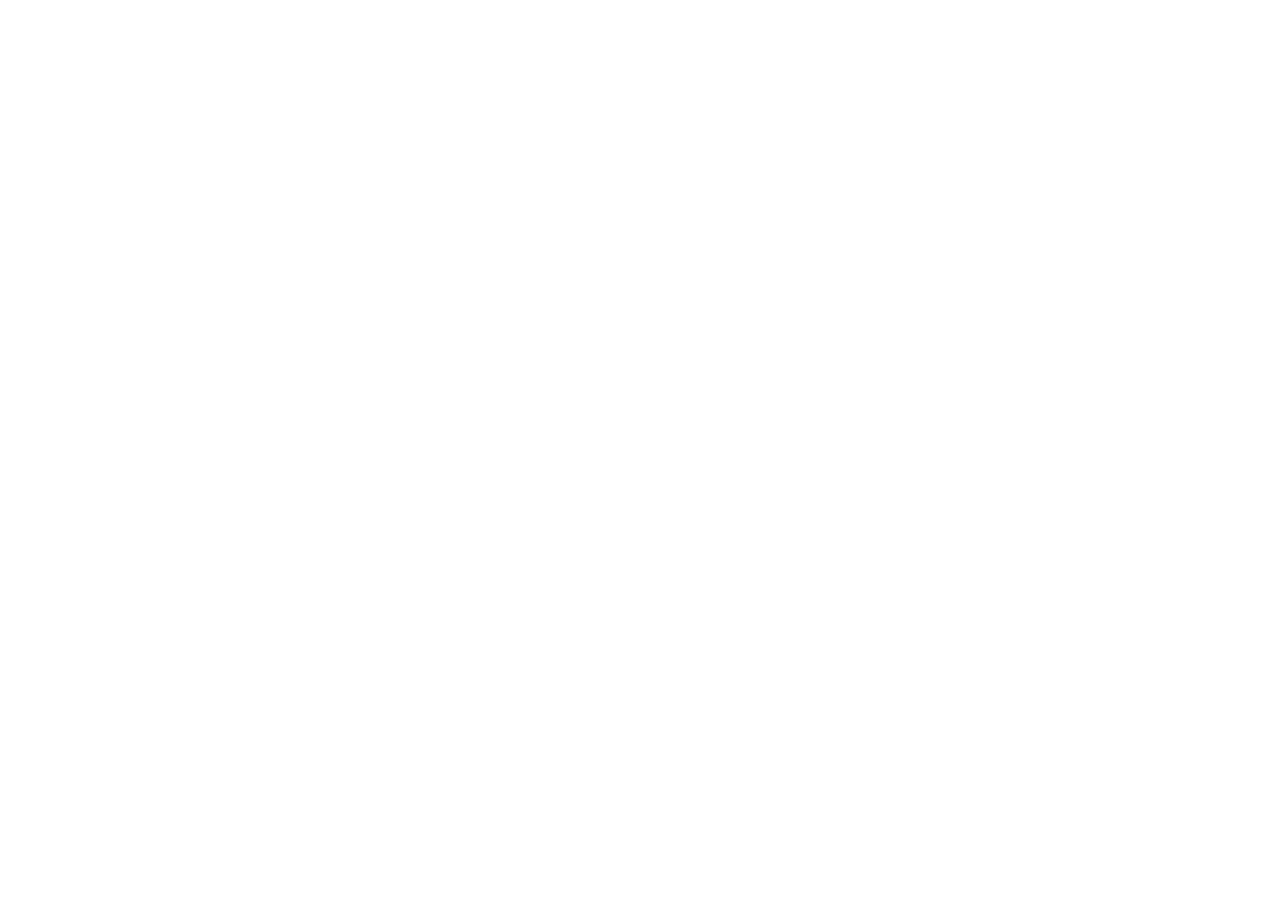
==== templates/payment-form-js/index.html @ 175d4b34 "create index.html Payment Form Project" ====
<!-- <!DOCTYPE html>
<html>

<head>
    <meta charset="utf-8">
    <title>Vikash Kamat: Payment Form</title>
    <link rel="stylesheet" type="text/css" href="footer.css">
    <link href="https://fonts.googleapis.com/css?family=Poppins:400,500,600,700,800,900" rel="stylesheet">
    <link rel="stylesheet" href="https://use.fontawesome.com/releases/v5.8.1/css/all.css">
    <link rel="stylesheet" href="https://cdnjs.cloudflare.com/ajax/libs/font-awesome/4.7.0/css/font-awesome.min.css">
    <link href="https://cdn.jsdelivr.net/npm/bootstrap@5.3.3/dist/css/bootstrap.min.css" rel="stylesheet"
        integrity="sha384-QWTKZyjpPEjISv5WaRU9OFeRpok6YctnYmDr5pNlyT2bRjXh0JMhjY6hW+ALEwIH" crossorigin="anonymous">
</head>

<body>  

</body>

</html> -->
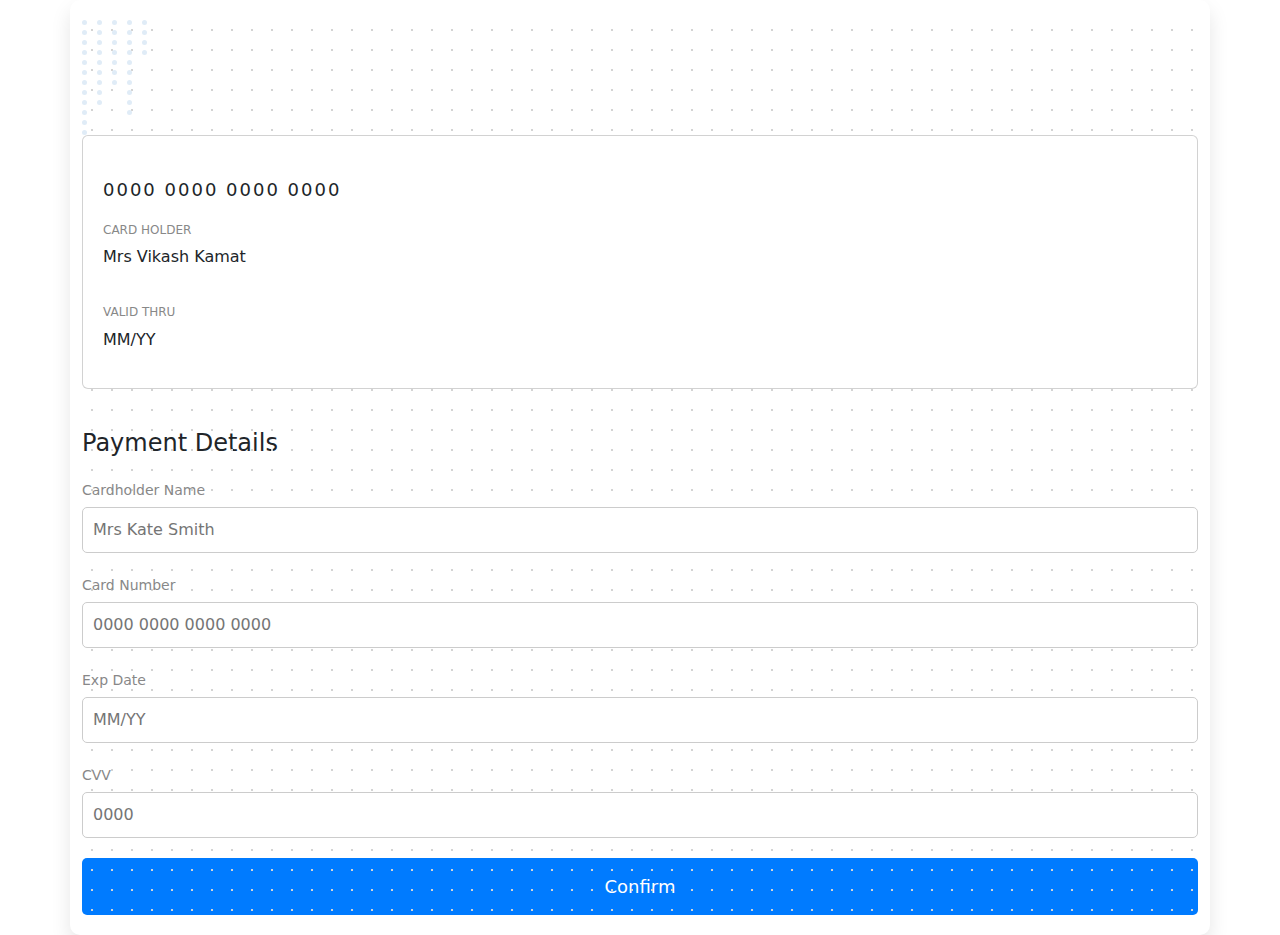
==== commit c5ed72a7: "write the code inside the index.html, index.js and  styles.css" ====
--- a/templates/payment-form-js/index.html
+++ b/templates/payment-form-js/index.html
@@ -1,10 +1,10 @@
-<!-- <!DOCTYPE html>
+<!DOCTYPE html>
 <html>
 
 <head>
     <meta charset="utf-8">
     <title>Vikash Kamat: Payment Form</title>
-    <link rel="stylesheet" type="text/css" href="footer.css">
+    <link rel="stylesheet" type="text/css" href="styles.css">
     <link href="https://fonts.googleapis.com/css?family=Poppins:400,500,600,700,800,900" rel="stylesheet">
     <link rel="stylesheet" href="https://use.fontawesome.com/releases/v5.8.1/css/all.css">
     <link rel="stylesheet" href="https://cdnjs.cloudflare.com/ajax/libs/font-awesome/4.7.0/css/font-awesome.min.css">
@@ -14,6 +14,139 @@
 
 <body>  
 
+    <div class="container">
+        <div class="payment">
+          
+          <div class="payment__shadow-dots"></div>
+          <div class="payment__dots">
+            <svg width="65" height="115" viewBox="0 0 65 115" fill="none" xmlns="http://www.w3.org/2000/svg">
+              <circle cx="17.5" cy="2.5" r="2.5" fill="#E0ECF7"/>
+              <circle cx="32.5" cy="2.5" r="2.5" fill="#E0ECF7"/>
+              <circle cx="47.5" cy="2.5" r="2.5" fill="#E0ECF7"/>
+              <circle cx="2.5" cy="2.5" r="2.5" fill="#E0ECF7"/>
+              <circle cx="17.5" cy="12.5" r="2.5" transform="rotate(90 17.5 12.5)" fill="#E0ECF7"/>
+              <circle cx="32.5" cy="12.5" r="2.5" transform="rotate(90 32.5 12.5)" fill="#E0ECF7"/>
+              <circle cx="47.5" cy="12.5" r="2.5" transform="rotate(90 47.5 12.5)" fill="#E0ECF7"/>
+              <circle cx="17.5" cy="42.5" r="2.5" transform="rotate(90 17.5 42.5)" fill="#E0ECF7"/>
+              <circle cx="47.5" cy="62.5" r="2.5" transform="rotate(90 47.5 62.5)" fill="#E0ECF7"/>
+              <circle cx="62.5" cy="2.5" r="2.5" transform="rotate(90 62.5 2.5)" fill="#E0ECF7"/>
+              <circle cx="47.5" cy="82.5" r="2.5" transform="rotate(90 47.5 82.5)" fill="#E0ECF7"/>
+              <circle cx="62.5" cy="22.5" r="2.5" transform="rotate(90 62.5 22.5)" fill="#E0ECF7"/>
+              <circle cx="47.5" cy="42.5" r="2.5" transform="rotate(90 47.5 42.5)" fill="#E0ECF7"/>
+              <circle cx="32.5" cy="42.5" r="2.5" transform="rotate(90 32.5 42.5)" fill="#E0ECF7"/>
+              <circle cx="32.5" cy="62.5" r="2.5" transform="rotate(90 32.5 62.5)" fill="#E0ECF7"/>
+              <circle cx="17.5" cy="22.5" r="2.5" transform="rotate(90 17.5 22.5)" fill="#E0ECF7"/>
+              <circle cx="32.5" cy="22.5" r="2.5" transform="rotate(90 32.5 22.5)" fill="#E0ECF7"/>
+              <circle cx="47.5" cy="22.5" r="2.5" transform="rotate(90 47.5 22.5)" fill="#E0ECF7"/>
+              <circle cx="17.5" cy="52.5" r="2.5" transform="rotate(90 17.5 52.5)" fill="#E0ECF7"/>
+              <circle cx="17.5" cy="72.5" r="2.5" transform="rotate(90 17.5 72.5)" fill="#E0ECF7"/>
+              <circle cx="47.5" cy="72.5" r="2.5" transform="rotate(90 47.5 72.5)" fill="#E0ECF7"/>
+              <circle cx="62.5" cy="12.5" r="2.5" transform="rotate(90 62.5 12.5)" fill="#E0ECF7"/>
+              <circle cx="47.5" cy="92.5" r="2.5" transform="rotate(90 47.5 92.5)" fill="#E0ECF7"/>
+              <circle cx="62.5" cy="32.5" r="2.5" transform="rotate(90 62.5 32.5)" fill="#E0ECF7"/>
+              <circle cx="47.5" cy="52.5" r="2.5" transform="rotate(90 47.5 52.5)" fill="#E0ECF7"/>
+              <circle cx="32.5" cy="52.5" r="2.5" transform="rotate(90 32.5 52.5)" fill="#E0ECF7"/>
+              <circle cx="17.5" cy="32.5" r="2.5" transform="rotate(90 17.5 32.5)" fill="#E0ECF7"/>
+              <circle cx="32.5" cy="32.5" r="2.5" transform="rotate(90 32.5 32.5)" fill="#E0ECF7"/>
+              <circle cx="47.5" cy="32.5" r="2.5" transform="rotate(90 47.5 32.5)" fill="#E0ECF7"/>
+              <circle cx="17.5" cy="62.5" r="2.5" transform="rotate(90 17.5 62.5)" fill="#E0ECF7"/>
+              <circle cx="17.5" cy="82.5" r="2.5" transform="rotate(90 17.5 82.5)" fill="#E0ECF7"/>
+              <circle cx="2.5" cy="92.5" r="2.5" transform="rotate(90 2.5 92.5)" fill="#E0ECF7"/>
+              <circle cx="2.5" cy="112.5" r="2.5" transform="rotate(90 2.5 112.5)" fill="#E0ECF7"/>
+              <circle cx="2.5" cy="72.5" r="2.5" transform="rotate(90 2.5 72.5)" fill="#E0ECF7"/>
+              <circle cx="2.5" cy="82.5" r="2.5" transform="rotate(90 2.5 82.5)" fill="#E0ECF7"/>
+              <circle cx="2.5" cy="102.5" r="2.5" transform="rotate(90 2.5 102.5)" fill="#E0ECF7"/>
+              <circle cx="2.5" cy="12.5" r="2.5" transform="rotate(90 2.5 12.5)" fill="#E0ECF7"/>
+              <circle cx="2.5" cy="42.5" r="2.5" transform="rotate(90 2.5 42.5)" fill="#E0ECF7"/>
+              <circle cx="2.5" cy="22.5" r="2.5" transform="rotate(90 2.5 22.5)" fill="#E0ECF7"/>
+              <circle cx="2.5" cy="52.5" r="2.5" transform="rotate(90 2.5 52.5)" fill="#E0ECF7"/>
+              <circle cx="2.5" cy="32.5" r="2.5" transform="rotate(90 2.5 32.5)" fill="#E0ECF7"/>
+              <circle cx="2.5" cy="62.5" r="2.5" transform="rotate(90 2.5 62.5)" fill="#E0ECF7"/>
+            </svg>
+            </div>
+          
+          <div class="card">
+            
+            <div class="card__visa">
+              <svg class="visa" enable-background="new 0 0 291.764 291.764" version="1.1" viewbox="5 70 290 200" xml:space="preserve" xmlns="http://www.w3.org/2000/svg">
+                <path class="svgcolor" d="m119.26 100.23l-14.643 91.122h23.405l14.634-91.122h-23.396zm70.598 37.118c-8.179-4.039-13.193-6.765-13.193-10.896 0.1-3.756 4.24-7.604 13.485-7.604 7.604-0.191 13.193 1.596 17.433 3.374l2.124 0.948 3.182-19.065c-4.623-1.787-11.953-3.756-21.007-3.756-23.113 0-39.388 12.017-39.489 29.204-0.191 12.683 11.652 19.721 20.515 23.943 9.054 4.331 12.136 7.139 12.136 10.987-0.1 5.908-7.321 8.634-14.059 8.634-9.336 0-14.351-1.404-21.964-4.696l-3.082-1.404-3.273 19.813c5.498 2.444 15.609 4.595 26.104 4.705 24.563 0 40.546-11.835 40.747-30.152 0.08-10.048-6.165-17.744-19.659-24.035zm83.034-36.836h-18.108c-5.58 0-9.82 1.605-12.236 7.331l-34.766 83.509h24.563l6.765-18.08h27.481l3.51 18.153h21.664l-18.873-90.913zm-26.97 54.514c0.474 0.046 9.428-29.514 9.428-29.514l7.13 29.514h-16.558zm-160.86-54.796l-22.931 61.909-2.498-12.209c-4.24-14.087-17.533-29.395-32.368-36.999l20.998 78.33h24.764l36.799-91.021h-24.764v-0.01z" fill="#FFFFFF"></path>
+                <path class="svgtipcolor" d="m51.916 111.98c-1.787-6.948-7.486-11.634-15.226-11.734h-36.316l-0.374 1.686c28.329 6.984 52.107 28.474 59.821 48.688l-7.905-38.64z" fill="#FFFFFF"></path>
+                </svg>
+                </div>
+            
+            <div class="card__number">0000&nbsp;0000&nbsp;0000&nbsp;0000</div>
+            <div class="card__name">
+              <h3>Card Holder</h3>
+              <p id="card-name">Mrs Vikash Kamat</p>
+              </div>
+            
+            <div class="card__expiry">
+              <h3>Valid Thru</h3>
+              <p>
+                <span id="month">MM</span>/<span id="year">YY</span>
+              </p>
+              </div>
+              </div>
+          
+          <form class="form">
+            <h2>Payment Details</h2>
+            
+            <div class="form__name form__detail">
+              <label for="name">Cardholder Name</label>
+              <ion-icon name="person-outline"></ion-icon>
+              <input type="text" placeholder="Mrs Kate Smith" id="name" maxlength="24">
+              <div class="alert" id="alert-1">
+                <svg width="12" height="12" viewBox="0 0 12 12" fill="none" xmlns="http://www.w3.org/2000/svg">
+                  <path fill-rule="evenodd" clip-rule="evenodd" d="M11.3163 9.00362C11.8593 10.0175 11.1335 11.25 9.99343 11.25H2.00657C0.866539 11.25 0.140732 10.0175 0.683711 9.00362L4.67714 1.54691C5.24618 0.484362 6.75381 0.484362 7.32286 1.54691L11.3163 9.00362ZM5.06238 4.49805C5.02858 3.95721 5.4581 3.5 6 3.5C6.5419 3.5 6.97142 3.95721 6.93762 4.49805L6.79678 6.75146C6.77049 7.17221 6.42157 7.5 6 7.5C5.57843 7.5 5.22951 7.17221 5.20322 6.75146L5.06238 4.49805ZM6 8C5.44772 8 5 8.44772 5 9C5 9.55229 5.44772 10 6 10C6.55228 10 7 9.55229 7 9C7 8.44772 6.55228 8 6 8Z" fill="#FF6A96"/>
+                </svg>
+                Full name required</div>
+                </div>
+            
+            <div class="form__number form__detail">
+              <label for="number">Card Number</label>
+              <ion-icon name="card-outline"></ion-icon>
+              <input type="text" placeholder="0000 0000 0000 0000" id="number" onkeypress="return isNumeric(event)">
+              <div class="alert" id="alert-2">
+                <svg width="12" height="12" viewBox="0 0 12 12" fill="none" xmlns="http://www.w3.org/2000/svg">
+                  <path fill-rule="evenodd" clip-rule="evenodd" d="M11.3163 9.00362C11.8593 10.0175 11.1335 11.25 9.99343 11.25H2.00657C0.866539 11.25 0.140732 10.0175 0.683711 9.00362L4.67714 1.54691C5.24618 0.484362 6.75381 0.484362 7.32286 1.54691L11.3163 9.00362ZM5.06238 4.49805C5.02858 3.95721 5.4581 3.5 6 3.5C6.5419 3.5 6.97142 3.95721 6.93762 4.49805L6.79678 6.75146C6.77049 7.17221 6.42157 7.5 6 7.5C5.57843 7.5 5.22951 7.17221 5.20322 6.75146L5.06238 4.49805ZM6 8C5.44772 8 5 8.44772 5 9C5 9.55229 5.44772 10 6 10C6.55228 10 7 9.55229 7 9C7 8.44772 6.55228 8 6 8Z" fill="#FF6A96"/>
+                </svg>
+                Invalid card number</div>
+                </div>
+            
+            <div class="form__expiry form__detail">
+              <label for="date">Exp Date</label>
+              <ion-icon name="calendar-outline"></ion-icon>
+              <input type="text" placeholder="MM/YY" id="date" onkeypress="return isNumeric(event)" >
+              <div class="alert" id="alert-3">
+                <svg width="12" height="12" viewBox="0 0 12 12" fill="none" xmlns="http://www.w3.org/2000/svg">
+                  <path fill-rule="evenodd" clip-rule="evenodd" d="M11.3163 9.00362C11.8593 10.0175 11.1335 11.25 9.99343 11.25H2.00657C0.866539 11.25 0.140732 10.0175 0.683711 9.00362L4.67714 1.54691C5.24618 0.484362 6.75381 0.484362 7.32286 1.54691L11.3163 9.00362ZM5.06238 4.49805C5.02858 3.95721 5.4581 3.5 6 3.5C6.5419 3.5 6.97142 3.95721 6.93762 4.49805L6.79678 6.75146C6.77049 7.17221 6.42157 7.5 6 7.5C5.57843 7.5 5.22951 7.17221 5.20322 6.75146L5.06238 4.49805ZM6 8C5.44772 8 5 8.44772 5 9C5 9.55229 5.44772 10 6 10C6.55228 10 7 9.55229 7 9C7 8.44772 6.55228 8 6 8Z" fill="#FF6A96"/>
+                </svg>
+                Invalid date</div>
+                </div>
+            
+            <div class="form__cvv form__detail">
+              <label for="cvv">CVV
+                <ion-icon name="information-circle" class="info"></ion-icon></label>
+              <ion-icon name="lock-closed-outline"></ion-icon>
+              <input type="password" placeholder="0000" id="cvv" maxlength="4" onkeypress="return isNumeric(event)" >
+              <div class="alert" id="alert-4">
+                <svg width="12" height="12" viewBox="0 0 12 12" fill="none" xmlns="http://www.w3.org/2000/svg">
+                  <path fill-rule="evenodd" clip-rule="evenodd" d="M11.3163 9.00362C11.8593 10.0175 11.1335 11.25 9.99343 11.25H2.00657C0.866539 11.25 0.140732 10.0175 0.683711 9.00362L4.67714 1.54691C5.24618 0.484362 6.75381 0.484362 7.32286 1.54691L11.3163 9.00362ZM5.06238 4.49805C5.02858 3.95721 5.4581 3.5 6 3.5C6.5419 3.5 6.97142 3.95721 6.93762 4.49805L6.79678 6.75146C6.77049 7.17221 6.42157 7.5 6 7.5C5.57843 7.5 5.22951 7.17221 5.20322 6.75146L5.06238 4.49805ZM6 8C5.44772 8 5 8.44772 5 9C5 9.55229 5.44772 10 6 10C6.55228 10 7 9.55229 7 9C7 8.44772 6.55228 8 6 8Z" fill="#FF6A96"/>
+                </svg>
+                Invalid CVV</div>
+                </div>
+            
+            <button type="submit" class="form__btn">Confirm</button>
+              
+            </form>        
+         </div>
+        <a href="https://dribbble.com/myacode" class="dribbble" target="_blank"><ion-icon name="logo-dribbble"></ion-icon></a>
+      </div>
+
+<script src="index.js"></script>
+</body>
+</html>
+
 </body>
 
-</html> -->+</html>--- a/templates/payment-form-js/styles.css
+++ b/templates/payment-form-js/styles.css
@@ -0,0 +1,174 @@
+* {
+    margin: 0;
+    padding: 0;
+    box-sizing: border-box;
+  }
+  
+  body {
+    font-family: 'Poppins', sans-serif;
+    background-color: #f0f0f0;
+    display: flex;
+    justify-content: center;
+    align-items: center;
+    min-height: 100vh;
+  }
+  
+  .container {
+    position: relative;
+    width: 100%;
+    max-width: 400px;
+    padding: 20px;
+    border-radius: 10px;
+    background-color: #fff;
+    box-shadow: 0 10px 20px rgba(0, 0, 0, 0.1);
+  }
+  
+  .payment {
+    position: relative;
+  }
+  
+  .payment__shadow-dots {
+    position: absolute;
+    width: 100%;
+    height: 100%;
+    background-image: radial-gradient(circle, #d3d3d3 1px, transparent 1px);
+    background-size: 20px 20px;
+  }
+  
+  .payment__dots {
+    position: relative;
+    z-index: 1;
+  }
+  
+  .card {
+    position: relative;
+    padding: 20px;
+    border-radius: 10px;
+    background-color: #f0f0f0;
+  }
+  
+  .card__visa {
+    position: absolute;
+    top: 20px;
+    right: 20px;
+  }
+  
+  .card__number {
+    font-size: 18px;
+    margin-top: 20px;
+    letter-spacing: 2px;
+  }
+  
+  .card__name {
+    margin-top: 20px;
+  }
+  
+  .card__name h3 {
+    font-size: 12px;
+    color: #888;
+    text-transform: uppercase;
+  }
+  
+  .card__name p {
+    margin-top: 5px;
+    font-size: 16px;
+  }
+  
+  .card__expiry {
+    margin-top: 20px;
+  }
+  
+  .card__expiry h3 {
+    font-size: 12px;
+    color: #888;
+    text-transform: uppercase;
+  }
+  
+  .card__expiry p {
+    margin-top: 5px;
+    font-size: 16px;
+  }
+  
+  .form {
+    margin-top: 40px;
+  }
+  
+  .form h2 {
+    font-size: 24px;
+    margin-bottom: 20px;
+  }
+  
+  .form__detail {
+    position: relative;
+    margin-bottom: 20px;
+  }
+  
+  .form__detail label {
+    font-size: 14px;
+    color: #888;
+  }
+  
+  .form__detail input {
+    width: 100%;
+    padding: 10px;
+    margin-top: 5px;
+    border-radius: 5px;
+    border: 1px solid #ccc;
+    font-size: 16px;
+  }
+  
+  .form__detail ion-icon {
+    position: absolute;
+    top: 35px;
+    right: 10px;
+  }
+  
+  .form__btn {
+    width: 100%;
+    padding: 15px;
+    border: none;
+    border-radius: 5px;
+    background-color: #007bff;
+    color: #fff;
+    font-size: 18px;
+    cursor: pointer;
+    transition: background-color 0.3s ease;
+  }
+  
+  .form__btn:hover {
+    background-color: #0056b3;
+  }
+  
+  .alert {
+    display: none;
+    position: absolute;
+    top: calc(100% + 5px);
+    right: 0;
+    background-color: #ffeded;
+    padding: 5px 10px;
+    border-radius: 5px;
+    font-size: 12px;
+    color: #ff6a96;
+  }
+  
+  .info {
+    color: #007bff;
+    font-size: 20px;
+    position: absolute;
+    top: 50%;
+    transform: translateY(-50%);
+    right: 0;
+  }
+  
+  .dribbble {
+    position: absolute;
+    bottom: 20px;
+    right: 20px;
+    color: #ea4c89;
+    font-size: 24px;
+  }
+  
+  .dribbble:hover {
+    color: #d33a6a;
+  }
+  